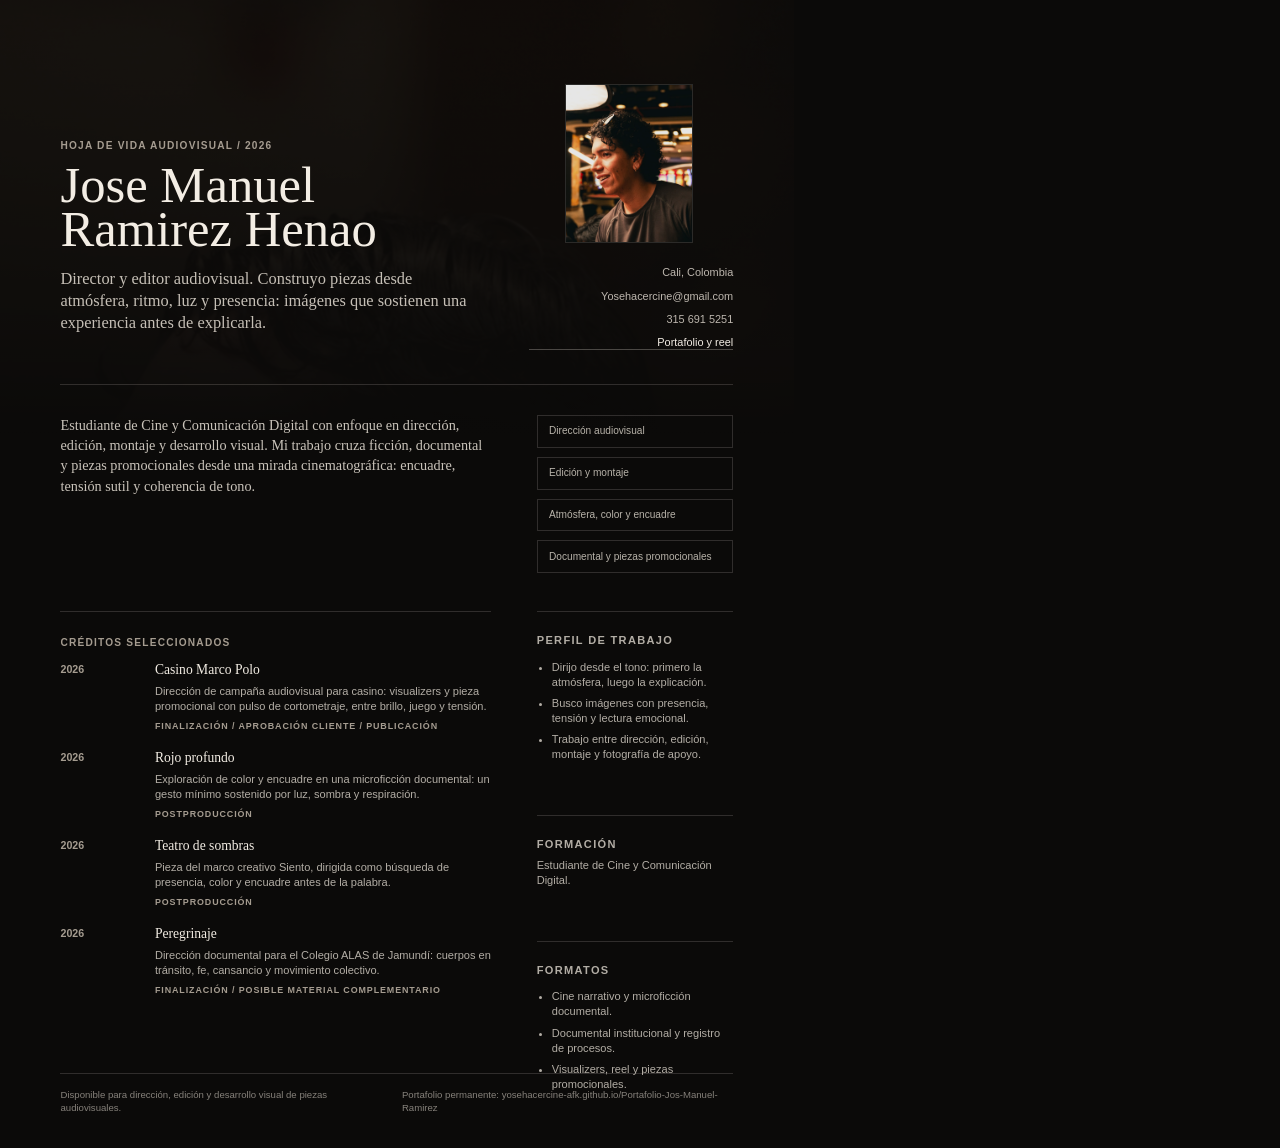
==== hv-jose-manuel-ramirez.html @ 43594016 "Add portfolio CV PDF" ====
<!doctype html>
<html lang="es">
  <head>
    <meta charset="utf-8" />
    <title>HV | Jose Manuel Ramirez Henao</title>
    <style>
      @page {
        size: A4;
        margin: 0;
      }

      * {
        box-sizing: border-box;
      }

      html,
      body {
        margin: 0;
        background: #0b0a09;
        color: #eee7dc;
        font-family: "Helvetica Neue", Arial, sans-serif;
      }

      body {
        width: 210mm;
        height: 297mm;
        -webkit-print-color-adjust: exact;
        print-color-adjust: exact;
      }

      a {
        color: inherit;
        text-decoration: none;
      }

      .page {
        position: relative;
        width: 210mm;
        min-height: 297mm;
        padding: 18mm 16mm 15mm;
        overflow: hidden;
      }

      .page::before {
        content: "";
        position: absolute;
        inset: 0;
        background:
          linear-gradient(180deg, rgba(11, 10, 9, 0.34), #0b0a09 38%),
          url("assets/images/project-marco-polo.jpg") center 12% / cover no-repeat;
        opacity: 0.26;
      }

      .content {
        position: relative;
        z-index: 1;
      }

      .label,
      .section-title,
      .meta,
      .tagline,
      .status {
        color: #a59c90;
        font-size: 7.6pt;
        font-weight: 700;
        letter-spacing: 0.12em;
        text-transform: uppercase;
      }

      .hero {
        display: grid;
        grid-template-columns: 1fr 54mm;
        gap: 12mm;
        min-height: 65mm;
        align-items: end;
        border-bottom: 0.25mm solid rgba(238, 231, 220, 0.16);
        padding-bottom: 9mm;
      }

      h1 {
        margin: 3mm 0 4mm;
        color: #f3ede4;
        font-family: Georgia, "Times New Roman", serif;
        font-size: 38pt;
        font-weight: 400;
        line-height: 0.88;
        letter-spacing: 0;
      }

      .role {
        max-width: 118mm;
        color: rgba(238, 231, 220, 0.82);
        font-family: Georgia, "Times New Roman", serif;
        font-size: 12.3pt;
        line-height: 1.32;
      }

      .contact {
        display: grid;
        gap: 2.4mm;
        align-self: end;
        color: rgba(238, 231, 220, 0.78);
        font-size: 8.2pt;
        line-height: 1.28;
        text-align: right;
      }

      .portrait-card {
        width: 34mm;
        height: 42mm;
        margin-bottom: 6mm;
        margin-left: auto;
        border: 0.25mm solid rgba(238, 231, 220, 0.18);
        background: #000;
        overflow: hidden;
      }

      .portrait-card img {
        display: block;
        width: 100%;
        height: 100%;
        object-fit: cover;
        object-position: center center;
        filter: saturate(0.9) contrast(1.04) brightness(0.9);
      }

      .portfolio-link {
        color: #f3ede4;
        border-bottom: 0.25mm solid rgba(238, 231, 220, 0.28);
      }

      .summary {
        display: grid;
        grid-template-columns: 1fr 52mm;
        gap: 12mm;
        margin-top: 8mm;
      }

      .summary p {
        margin: 0;
        color: rgba(238, 231, 220, 0.84);
        font-family: Georgia, "Times New Roman", serif;
        font-size: 10.7pt;
        line-height: 1.42;
      }

      .pill-grid {
        display: grid;
        gap: 2.4mm;
      }

      .pill {
        border: 0.25mm solid rgba(238, 231, 220, 0.16);
        padding: 2.4mm 3mm;
        color: rgba(238, 231, 220, 0.76);
        font-size: 7.6pt;
        line-height: 1.25;
      }

      .main-grid {
        display: grid;
        grid-template-columns: 1fr 52mm;
        gap: 12mm;
        margin-top: 10mm;
      }

      .section {
        border-top: 0.25mm solid rgba(238, 231, 220, 0.16);
        padding-top: 4mm;
      }

      .section + .section {
        margin-top: 7mm;
      }

      .credits {
        display: grid;
        gap: 4.8mm;
        margin-top: 4mm;
      }

      .credit {
        display: grid;
        grid-template-columns: 20mm 1fr;
        gap: 5mm;
      }

      .year {
        color: #a59c90;
        font-size: 8pt;
        font-weight: 700;
      }

      h2,
      h3 {
        margin: 0;
      }

      h2 {
        color: #f3ede4;
        font-family: Georgia, "Times New Roman", serif;
        font-size: 12pt;
        font-weight: 400;
      }

      h3 {
        color: #f3ede4;
        font-family: Georgia, "Times New Roman", serif;
        font-size: 10.2pt;
        font-weight: 400;
        line-height: 1.1;
      }

      .credit p,
      .side p,
      .side li {
        margin: 1.6mm 0 0;
        color: rgba(238, 231, 220, 0.74);
        font-size: 8.3pt;
        line-height: 1.36;
      }

      .status {
        display: inline-block;
        margin-top: 1.8mm;
        font-size: 6.7pt;
        letter-spacing: 0.1em;
      }

      .side {
        display: grid;
        gap: 7mm;
      }

      ul {
        margin: 3mm 0 0;
        padding-left: 4mm;
      }

      li + li {
        margin-top: 1.7mm;
      }

      .footer {
        position: absolute;
        left: 16mm;
        right: 16mm;
        bottom: 9mm;
        display: flex;
        justify-content: space-between;
        gap: 8mm;
        border-top: 0.25mm solid rgba(238, 231, 220, 0.16);
        padding-top: 4mm;
        color: rgba(238, 231, 220, 0.54);
        font-size: 7.2pt;
        line-height: 1.3;
      }
    </style>
  </head>
  <body>
    <main class="page">
      <div class="content">
        <section class="hero">
          <div>
            <p class="label">Hoja de vida audiovisual / 2026</p>
            <h1>Jose Manuel<br />Ramirez Henao</h1>
            <p class="role">
              Director y editor audiovisual. Construyo piezas desde atmósfera, ritmo, luz y
              presencia: imágenes que sostienen una experiencia antes de explicarla.
            </p>
          </div>
          <div>
            <figure class="portrait-card">
              <img
                src="assets/images/jose-hv-portrait.jpg"
                alt="Jose Manuel Ramirez Henao en set"
              />
            </figure>
            <div class="contact">
              <span>Cali, Colombia</span>
              <a href="mailto:Yosehacercine@gmail.com">Yosehacercine@gmail.com</a>
              <a href="tel:+573156915251">315 691 5251</a>
              <a class="portfolio-link" href="https://yosehacercine-afk.github.io/Portafolio-Jos-Manuel-Ramirez/">
                Portafolio y reel
              </a>
            </div>
          </div>
        </section>

        <section class="summary">
          <p>
            Estudiante de Cine y Comunicación Digital con enfoque en dirección, edición,
            montaje y desarrollo visual. Mi trabajo cruza ficción, documental y piezas
            promocionales desde una mirada cinematográfica: encuadre, tensión sutil y
            coherencia de tono.
          </p>
          <div class="pill-grid">
            <div class="pill">Dirección audiovisual</div>
            <div class="pill">Edición y montaje</div>
            <div class="pill">Atmósfera, color y encuadre</div>
            <div class="pill">Documental y piezas promocionales</div>
          </div>
        </section>

        <section class="main-grid">
          <div>
            <div class="section">
              <p class="section-title">Créditos seleccionados</p>
              <div class="credits">
                <article class="credit">
                  <span class="year">2026</span>
                  <div>
                    <h3>Casino Marco Polo</h3>
                    <p>
                      Dirección de campaña audiovisual para casino: visualizers y pieza
                      promocional con pulso de cortometraje, entre brillo, juego y tensión.
                    </p>
                    <span class="status">Finalización / aprobación cliente / publicación</span>
                  </div>
                </article>
                <article class="credit">
                  <span class="year">2026</span>
                  <div>
                    <h3>Rojo profundo</h3>
                    <p>
                      Exploración de color y encuadre en una microficción documental: un gesto
                      mínimo sostenido por luz, sombra y respiración.
                    </p>
                    <span class="status">Postproducción</span>
                  </div>
                </article>
                <article class="credit">
                  <span class="year">2026</span>
                  <div>
                    <h3>Teatro de sombras</h3>
                    <p>
                      Pieza del marco creativo Siento, dirigida como búsqueda de presencia,
                      color y encuadre antes de la palabra.
                    </p>
                    <span class="status">Postproducción</span>
                  </div>
                </article>
                <article class="credit">
                  <span class="year">2026</span>
                  <div>
                    <h3>Peregrinaje</h3>
                    <p>
                      Dirección documental para el Colegio ALAS de Jamundí: cuerpos en tránsito,
                      fe, cansancio y movimiento colectivo.
                    </p>
                    <span class="status">Finalización / posible material complementario</span>
                  </div>
                </article>
              </div>
            </div>
          </div>

          <aside class="side">
            <div class="section">
              <p class="section-title">Perfil de trabajo</p>
              <ul>
                <li>Dirijo desde el tono: primero la atmósfera, luego la explicación.</li>
                <li>Busco imágenes con presencia, tensión y lectura emocional.</li>
                <li>Trabajo entre dirección, edición, montaje y fotografía de apoyo.</li>
              </ul>
            </div>
            <div class="section">
              <p class="section-title">Formación</p>
              <p>Estudiante de Cine y Comunicación Digital.</p>
            </div>
            <div class="section">
              <p class="section-title">Formatos</p>
              <ul>
                <li>Cine narrativo y microficción documental.</li>
                <li>Documental institucional y registro de procesos.</li>
                <li>Visualizers, reel y piezas promocionales.</li>
              </ul>
            </div>
          </aside>
        </section>
      </div>

      <footer class="footer">
        <span>Disponible para dirección, edición y desarrollo visual de piezas audiovisuales.</span>
        <span>Portafolio permanente: yosehacercine-afk.github.io/Portafolio-Jos-Manuel-Ramirez</span>
      </footer>
    </main>
  </body>
</html>
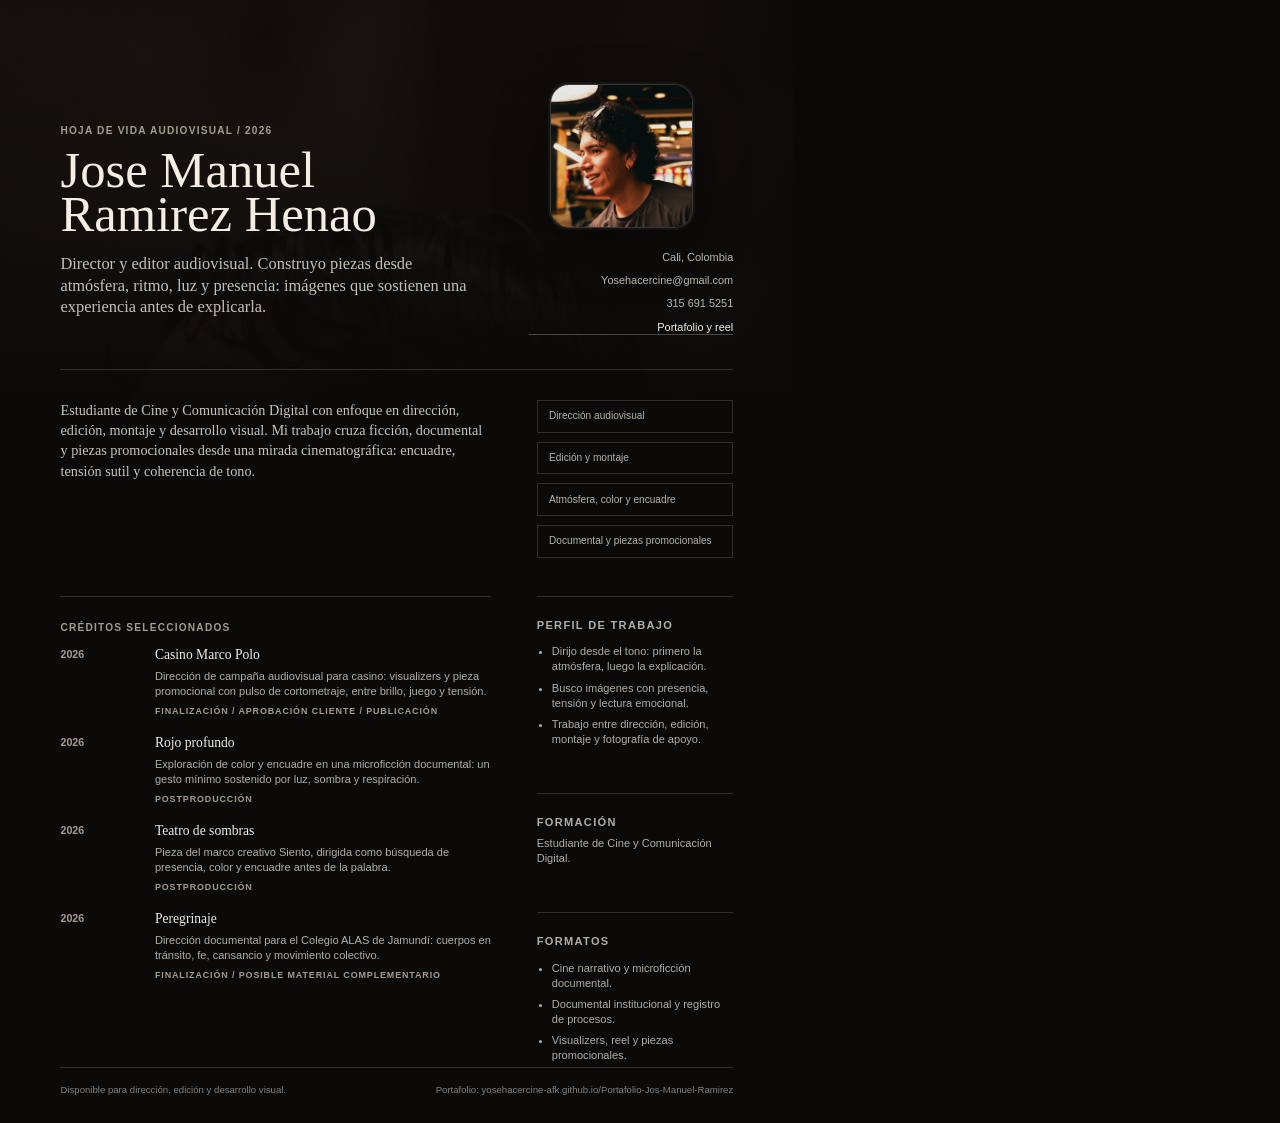
==== commit c9db9e68: "Refine CV portrait treatment" ====
--- a/hv-jose-manuel-ramirez.html
+++ b/hv-jose-manuel-ramirez.html
@@ -107,12 +107,16 @@
       }
 
       .portrait-card {
-        width: 34mm;
-        height: 42mm;
+        width: 38mm;
+        height: 38mm;
         margin-bottom: 6mm;
         margin-left: auto;
-        border: 0.25mm solid rgba(238, 231, 220, 0.18);
+        border: 0.25mm solid rgba(238, 231, 220, 0.24);
+        border-radius: 5mm;
         background: #000;
+        box-shadow:
+          0 0 0 0.55mm rgba(238, 231, 220, 0.045),
+          0 5mm 14mm rgba(0, 0, 0, 0.38);
         overflow: hidden;
       }
 
@@ -121,7 +125,7 @@
         width: 100%;
         height: 100%;
         object-fit: cover;
-        object-position: center center;
+        object-position: 48% 38%;
         filter: saturate(0.9) contrast(1.04) brightness(0.9);
       }
 
@@ -230,7 +234,7 @@
 
       .side {
         display: grid;
-        gap: 7mm;
+        gap: 5.2mm;
       }
 
       ul {
@@ -246,7 +250,7 @@
         position: absolute;
         left: 16mm;
         right: 16mm;
-        bottom: 9mm;
+        bottom: 7mm;
         display: flex;
         justify-content: space-between;
         gap: 8mm;
@@ -382,8 +386,8 @@
       </div>
 
       <footer class="footer">
-        <span>Disponible para dirección, edición y desarrollo visual de piezas audiovisuales.</span>
-        <span>Portafolio permanente: yosehacercine-afk.github.io/Portafolio-Jos-Manuel-Ramirez</span>
+        <span>Disponible para dirección, edición y desarrollo visual.</span>
+        <span>Portafolio: yosehacercine-afk.github.io/Portafolio-Jos-Manuel-Ramirez</span>
       </footer>
     </main>
   </body>
